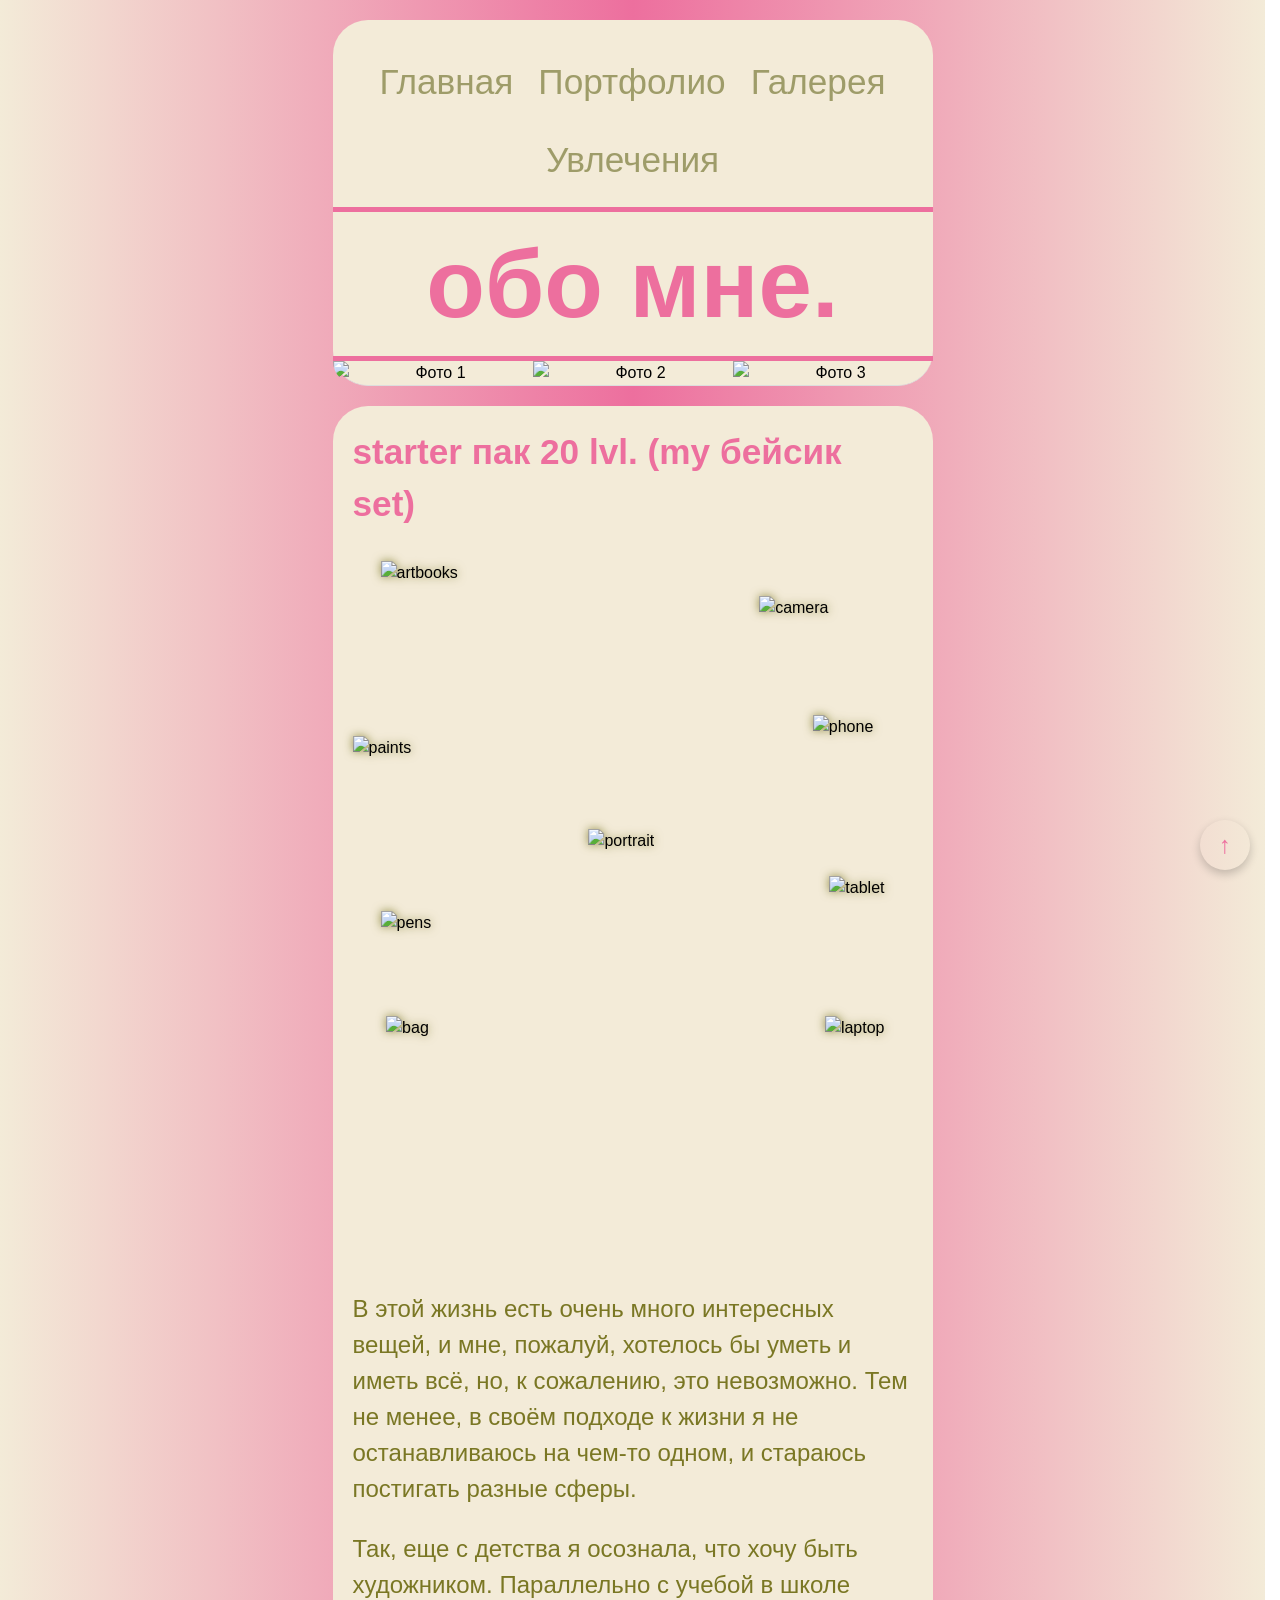
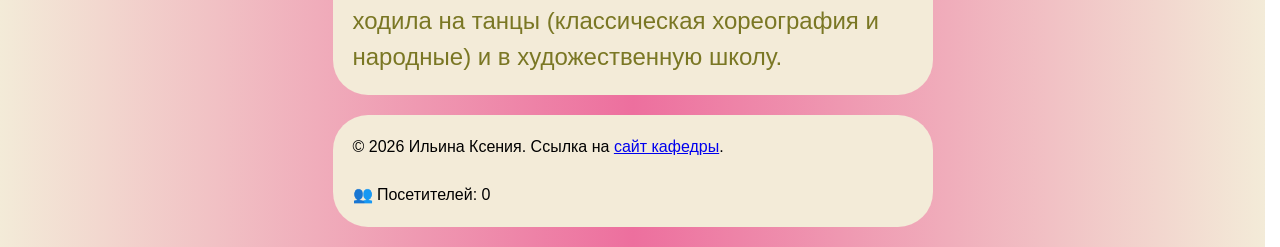
==== about.html @ 04f05344 "Add files via upload" ====
<!DOCTYPE html>
<html lang="ru">
<head>
   <meta charset="UTF-8">
   <meta name="viewport" content="width=device-width, initial-scale=1.0">
   <title>Обо мне</title>
   <link rel="stylesheet" href="style.css">
   <script src="js/general.js" defer></script>
</head>

<body>
    <div class="page-wrapper">
        <header class="card-block">
            <nav>
                <ul>
                    <li><a href="index.html">Главная</a></li>
                    <li><a href="portfolio.html">Портфолио</a></li>
                    <li><a href="gallery.html">Галерея</a></li>
                    <li><a href="hobbies.html">Увлечения</a></li>
                </ul>
            </nav>
            <h1 class="about-me">обо мне.</h1>
            <div class="about-photo">
                <img src="img/about/IMG_4163.JPG" alt="Фото 1">
                <img src="img/about/ттIMG_4241.JPG" alt="Фото 2">
                <img src="img/about/nIMG_4157.JPG" alt="Фото 3">
            </div>
        </header>
        
        <main class="card-block">
            <section>
                <h2 class="about-me-h2">starter пак 20 lvl. (my бейсик set)</h2>
                <div class="starter-collage-container">
                    <div class="starter-item portrait-item" id="portrait" onclick="toggleTooltip('portrait')">
                        <img src="img/about/meFull.png" alt="portrait">
                        
                        <div id="tooltip-portrait" class="tooltip-content tooltip-top">
                            <h4>Это я!</h4>
                            <p>Привет! Я студентка, обожаю программирование и искусство. Здесь — мои главные инструменты.</p>
                        </div>
                    </div>
                    <!-- <img src="img/about/meFull.png" class="portrait-item" alt="portrait"> -->
                    
                    <div class="starter-item item-books" id='artbooks' onclick="toggleTooltip('artbooks')">
                        <img src="img/about/скетчбуки.png" alt="artbooks">
                        <div id="tooltip-books" class="tooltip-content tooltip-left">
                            <h4>Скетчбуки и артбуки</h4>
                            <p>Огромное количество любимых блокнотиков, которые хранят мои рисунки и эскизы. Многие из них являются подарками близких людей или сделаны чьими-то руками.</p>
                        </div>
                    </div>
                    <!-- <img src="img/about/скетчбуки.png" class="starter-item item-books" alt="artbooks"> -->
                    <div class="starter-item item-paints" id='paints' onclick="toggleTooltip('paints')">
                        <img src="img/about/краски.png" alt="paints">
                        <div id="tooltip-paints" class="tooltip-content tooltip-left">
                            <h4>Краски</h4>
                            <p>Масло, акварель, акрил, гуашь, темпера...</p>
                        </div>
                    </div>
                    <!-- <img src="img/about/краски.png" class="starter-item item-paints" alt="paints"> -->
                    <div class="starter-item item-pens" id='pens' onclick="toggleTooltip('pens')">
                        <img src="img/about/pens.png" alt="pens">
                        <div id="tooltip-pens" class="tooltip-content tooltip-left">
                            <h4>Карандаши Koh-i-Noor</h4>
                            <p>База и истоки любого творца. С этого начинаются картины, эскизы, идеи, чертежи...</p>
                        </div>
                    </div>
                    <!-- <img src="img/about/pens.png" class="starter-item item-pens" alt="pens"> -->
                    <div class="starter-item item-bag" id='bag' onclick="toggleTooltip('bag')">
                        <img src="img/about/сумка.png" alt="bag">
                        <div id="tooltip-bag" class="tooltip-content tooltip-left">
                            <h4>Сумка angel kiss</h4>
                            <p>Большая и вместительная сумка в стиле y2k с большим количеством обвеса. В ней я и ношу всё, что здесь перечислено (или почти всё).</p>
                        </div>
                    </div>
                    <!-- <img src="img/about/сумка.png" class="starter-item item-bag" alt="bag"> -->
                    
                    <div class="starter-item item-camera" id='camera' onclick="toggleTooltip('camera')">
                        <img src="img/about/canon100d.png" alt="camera">
                        <div id="tooltip-camera" class="tooltip-content tooltip-right">
                            <h4>Canon 100D</h4>
                            <p>Моя первая зеркалка. Мой напарник на любом мероприятии и в любом путешествии.</p>
                        </div>
                    </div>
                    <!-- <img src="img/about/canon100d.png" class="starter-item item-camera" alt="camera"> -->
                    <div class="starter-item item-phone" id='phone' onclick="toggleTooltip('phone')">
                        <img src="img/about/s25u.png" alt="phone">
                        <div id="tooltip-phone" class="tooltip-content tooltip-right">
                            <h4>Samsung s25 ultra</h4>
                            <p>Телефон мечты, который может всё. От набросков и скетчей в любой момент до съёмки и монтажа видео.</p>
                        </div>
                    </div>
                    <!-- <img src="img/about/s25u.png" class="starter-item item-phone" alt="phone"> -->
                    <div class="starter-item item-tablet" id='tablet' onclick="toggleTooltip('tablet')">
                        <img src="img/about/ipad.png" alt="tablet">
                        <div id="tooltip-tablet" class="tooltip-content tooltip-right">
                            <h4>Ipad 12.9 pro</h4>
                            <p>Планшет, который активно используется как графический. На нем создаются практически все диджитал арты.</p>
                        </div>
                    </div>
                    <!-- <img src="img/about/ipad.png" class="starter-item item-tablet" alt="tablet"> -->
                    <div class="starter-item item-laptop" id='laptop' onclick="toggleTooltip('laptop')">
                        <img src="img/about/vivobook.png" alt="laptop">
                        <div id="tooltip-laptop" class="tooltip-content tooltip-right">
                            <h4>ASUS Vivobook</h4>
                            <p>Мой первый ноутбук, подаренный родителями на окончание школы. Здесь происходит практически вся рабочая и учебная деятельность.</p>
                        </div>
                    </div>
                    <!-- <img src="img/about/vivobook.png" class="starter-item item-laptop" alt="laptop"> -->
                </div>
            </section>
            <section>
                <p> В этой жизнь есть очень много интересных вещей, и мне, пожалуй, хотелось бы уметь и иметь всё, но, к сожалению, это невозможно. Тем не менее, в своём подходе к жизни я не останавливаюсь на чем-то одном, и стараюсь постигать разные сферы. 
                </p>
                <p> Так, еще с детства я осознала, что хочу быть художником. Параллельно с учебой в школе ходила на танцы (классическая хореография и народные) и в художественную школу.
                </p>
            </section>
        </main>
        
        <footer class="card-block">
            <p>© 2026 Ильина Ксения. Ссылка на <a href="http://uni-vologda.ac.ru" target="_blank">сайт кафедры</a>.</p>
            <div id="visitor-counter">👥 Посетителей: <span>0</span></div>
        </footer>
    </div>
  
  <!-- <a href="#" class="scroll-top">↑</a> -->
    <button id="scrollToTopBtn" class="back-to-top" aria-label="Вернуться наверх">
        ↑
    </button>
    <script src="js/counter.js" defer></script>
</body>

</html>
---- style.css ----
/**
  Нормализация блочной модели
 */
 *,
 ::before,
 ::after {
   box-sizing: border-box;
 }
 
 /**
   Убираем внутренние отступы слева тегам списков,
   у которых есть атрибут class
  */
 :where(ul, ol):where([class]) {
   padding-left: 0;
 }
 
 /**
   Убираем внешние отступы body и двум другим тегам,
   у которых есть атрибут class
  */
 body,
 :where(blockquote, figure, fieldset):where([class]) {
   margin: 0;
 }
 
 /**
   Убираем внешние отступы вертикали нужным тегам,
   у которых есть атрибут class
  */
 :where(
   h1,
   h2,
   h3,
   h4,
   h5,
   h6,
   p,
   ul,
   ol,
   dl
 ):where([class]) {
   margin-block: 0;
 }
 
 :where(dd[class]) {
   margin-left: 0;
 }
 
 :where(fieldset[class]) {
   padding: 0;
   border: none;
 }
 
 /**
   Убираем стандартный маркер маркированному списку,
   у которого есть атрибут class
  */
 :where(ul[class]) {
   list-style: none;
 }
 
 :where(address[class]) {
   font-style: normal;
 }
 
 /**
   Обнуляем вертикальные внешние отступы параграфа,
   объявляем локальную переменную для внешнего отступа вниз,
   чтобы избежать взаимодействие с более сложным селектором
  */
 p {
   --paragraphMarginBottom: 24px;
 
   margin-block: 0;
 }
 
 /**
   Внешний отступ вниз для параграфа без атрибута class,
   который расположен не последним среди своих соседних элементов
  */
 p:where(:not([class]):not(:last-child)) {
   margin-bottom: var(--paragraphMarginBottom);
 }
 
 
 /**
   Упрощаем работу с изображениями и видео
  */
 img,
 video {
   display: block;
   max-width: 100%;
   height: auto;
 }
 
 /**
   Наследуем свойства шрифт для полей ввода
  */
 input,
 textarea,
 select,
 button {
   font: inherit;
 }
 
 html {
   /**
     Пригодится в большинстве ситуаций
     (когда, например, нужно будет "прижать" футер к низу сайта)
    */
   height: 100%;
   /**
     Убираем скачок интерфейса по горизонтали
     при появлении / исчезновении скроллбара
    */
   scrollbar-gutter: stable;
   /**
     Плавный скролл
    */
   scroll-behavior: smooth;
 }
 
 body {
   /**
     Пригодится в большинстве ситуаций
     (когда, например, нужно будет "прижать" футер к низу сайта)
    */
   min-height: 100%;
   /**
     Унифицированный интерлиньяж
    */
   line-height: 1.5;
 }
 
 /**
   Нормализация высоты элемента ссылки при его инспектировании в DevTools
  */
 a:where([class]) {
   display: inline-flex;
 }
 
 /**
   Курсор-рука при наведении на элемент
  */
 button,
 label {
   cursor: pointer;
 }
 
 /**
   Убирает серую подсветку при тапе на мобильных устройствах (iOS/Android)
  */
 button {
   -webkit-tap-highlight-color: transparent;
 }
 
 /**
   Приводим к единому цвету svg-элементы
   (за исключением тех, у которых уже указан
   атрибут fill со значением 'none' или начинается с 'url')
  */
 :where([fill]:not(
   [fill="none"],
   [fill^="url"]
 )) {
   fill: currentColor;
 }
 
 /**
   Приводим к единому цвету svg-элементы
   (за исключением тех, у которых уже указан
   атрибут stroke со значением 'none')
  */
 :where([stroke]:not(
   [stroke="none"],
   [stroke^="url"]
 )) {
   stroke: currentColor;
 }
 
 /**
   Чиним баг задержки смены цвета при взаимодействии с svg-элементами
  */
 svg * {
   transition-property: fill, stroke;
 }
 
 /**
   Приведение рамок таблиц в классический 'collapse' вид
  */
 :where(table) {
   border-collapse: collapse;
   border-color: currentColor;
 }
 
 /**
   Удаляем все анимации и переходы для людей,
   которые предпочитают их не использовать
  */
 @media (prefers-reduced-motion: reduce) {
   *,
   ::before,
   ::after {
     animation-duration: 0.01ms !important;
     animation-iteration-count: 1 !important;
     transition-duration: 0.01ms !important;
     scroll-behavior: auto !important;
   }
 } 

 /* КОНЕЦ НОРМАЛИЗАЦИИ */

/* ПОДГРУЗКА ИСПОЛЬЗУЕМЫХ ШРИФТОВ */
@font-face {
   font-family: "m_Andes";
   src: url("./fonts/m_Andes-Normal-Regular.woff2") format("woff2");
   font-weight: 700;
   font-style: normal;
   font-display: swap;
}

@font-face {
   font-family: "Caveat";
   src: url("./fonts/Caveat.woff2") format("woff2");
   font-weight: 400;
   font-style: normal;
   font-display: swap;
}

@font-face {
   font-family: "alexandrazeferinotwo";
   src: url("./fonts/alexandrazeferinotwo.woff2") format("woff2");
   font-weight: 700;
   font-style: normal;
   font-display: swap;
}

h2 {
   color: #ED6F9E;
   /* font-size: 2.2rem; */
   /* text-align: center; */
}

img {
   display: block;
   max-width: 100%;
   height: auto;
}

/* 
============================================
   НАВИГАЦИЯ
============================================ 
*/

header nav ul li a {
   color: #9E9C69;
   text-decoration: none;
   transition: all 0.3s ease;
   font-size: 2.2rem;
}

header {
   border-bottom: 1px solid #ddd;
   text-align: center;
}

nav ul {
   flex-wrap: wrap;
   list-style: none;
   padding: 0;
   display: flex;
   justify-content: center; 
   gap: 25px; 
   align-self: flex-end;
}

nav a:hover { color: #7A7724; }

nav li:hover {
   background: rgba(237, 111, 158, 0.05); 
   transform: scale(1.02);
   border-radius: 15px;
}

/* НАСТРОЙКА СТИЛЕЙ СТРАНИЦЫ */
body {
   font-family: "Caveat", sans-serif;
   padding: 20px;
   display: flex;
   flex-direction: column;
   align-items: center;
   background-image: linear-gradient(0.25turn, #F3EBD8, #ED6F9E, #F3EBD8);
   min-height: 100vh;
}

.page-wrapper {
   margin: 0 auto;
   display: flex;
   flex-direction: column;
   width: 100%;
   max-width: 600px;
   gap: 20px;
}

.card-block {
   background-color: #F3EBD8; 
   border-radius: 35px;
   padding: 20px;
   width: 100%;
}

/* ЛИЛИИ, header */
.base-gradient-layer,
.mix-blend-lilies,
.foreground-content {
   grid-area: 1 / 1;
   width: 100%;
   border-radius: 35px;
}

.header-overlay-stage {
   display: grid;
   position: relative;
   overflow: hidden;
   aspect-ratio: 5 / 4; 
}

.base-gradient-layer {
   height: 85%;
   background: linear-gradient(to bottom, #9E9C69, #F3EBD8); 
   align-self: flex-end;
   z-index: 1;
}

.mix-blend-lilies {
   height: 85%;
   object-fit: cover;
   z-index: 2; 
   mix-blend-mode: overlay;
   opacity: 0.85;
}

.foreground-content {
   height: 100%;
   display: flex;
   flex-direction: column;
   z-index: 3;
   position: relative;
}

.nickname-kaslanaki {
   position: absolute;
   top: 6%;
   left: 25px;
   font-family: "alexandrazeferinotwo", serif;
   color: #ED6F9E;
   font-size: 4rem;
   z-index: 5;
   line-height: 1;
}

.portrait-container {
   width: 45%;
   margin-top: auto;
   margin-bottom: 67px;
   margin-left: 50px;
}

.portrait-main {
   width: 100%;
   display: block;
}

.aka-tag {
   position: absolute;
   left: 70%;
   bottom: 40%;
   color: #ED6F9E;
   font-size: 4rem;
   -webkit-text-stroke: 0.5px #000;
}

.fullname-hero {
   grid-area: 1 / 1;
   font-family: "m_Andes", sans-serif;
   color: #ED6F9E;
   font-size: 3.5rem;
   text-align: center;
   line-height: 1;
   align-self: flex-end;
   z-index: 4;
}

 /* ====================================*/

.scroll-top {
   position: fixed;
   bottom: 20px;
   right: 20px;
   text-decoration: none;
   background: #eee;
   padding: 10px 15px;
   border-radius: 50%;
   color: #000;
   border: 1px solid #ccc;
}

.card-block h2 {
   font-size: 2.2rem;
   margin-bottom: 15px;
}

.card-block section p {
   font-size: 1.5rem;
   color: #7A7724;
}

.lilies-main {
   display: block;
   margin: auto;
   width: 65%;
}

.contacts-grid {
   display: grid;
   grid-template-columns: 1fr 1fr;
   gap: 20px;
   margin-top: 20px;
}

.contact-item {
   text-decoration: none;
   display: flex;
   align-items: center;
   gap: 12px;
   padding: 10px;
   border-radius: 15px;
   transition: background 0.3s ease, transform 0.2s ease; 
}

.contact-item:hover {
   background: rgba(237, 111, 158, 0.05); 
    transform: scale(1.02);
}

.contact-icon {
   width: 35px; 
   height: 35px;
   transition: all 0.3s ease; 
   filter: drop-shadow(0 2px 4px rgba(0,0,0,0.1));
   flex-shrink: 0;
}

.contact-text {
   display: flex;
   flex-direction: column; 
}

.contact-label {
   font-size: 1.2rem;
   color: #9E9C69; 
   font-weight: bold;
}

.contact-value {
   font-size: 1.2rem;
   color: #ED6F9E; 
   word-break: break-all; 
}

.icon-bg {
   fill: #ED6F9E;
   transition: fill 0.3s ease;
}

.icon-symbol {
   fill: #F3EBD8; 
   stroke: none;
}

.contact-item:hover .contact-icon {
   transform: none; 
}

.contact-item:hover .icon-bg {
   fill: #d65a88; 
}

/* 
============================================
   СТРЕЛКА
============================================ 
*/

.back-to-top {
   position: fixed;
   bottom: 30px;
   right: 30px;
   width: 50px;
   height: 50px;
   background-color: var(--color-accent); /* Используй свой акцентный цвет */
   color: #ED6F9E;
   border: none;
   border-radius: 50%;
   cursor: pointer;
   font-size: 24px;
   display: flex;
   align-items: center;
   justify-content: center;
   box-shadow: 0 4px 10px rgba(0,0,0,0.2);
   z-index: 1000; /* Чтобы она была выше всех слоев */
   transition: opacity 0.3s, transform 0.3s;
}

.back-to-top:hover {
   transform: scale(1.1);
}

@media (max-width: 600px) {
   body {
      background-color: #ED6F9E;
      background-image: none;
   }

   header {
      padding: 10px 15px; 
   }

  nav ul {
      margin-bottom: 5px; 
      gap: 5px 15px;
   }

  header nav ul li a {
      line-height: 1.2;
      font-size: 1.3rem; 
   }

   .header-overlay-stage {
       aspect-ratio: 1 / 1.1;
   }

   .nickname-kaslanaki {
       top: 4%;
       left: 15px;
   }

   .fullname-hero {
       font-size: 3rem;
   }

   .portrait-container {
       width: 60%;
       margin-left: 10px; 
       margin-bottom: 55px;
   }

   .aka-tag {
       font-size: 3rem;
       bottom: 150px;
   }

}

/* ============================================
   СТИЛИ ДЛЯ СТРАНИЦЫ "УВЛЕЧЕНИЯ" (hobbies.html)
   ============================================ */

/* Заголовок страницы Увлечения */
.about-me-header2 {
   color: #ED6F9E;
   font-family: "m_Andes", sans-serif;
   font-size: 2.5rem;
   text-align: center;
   margin: 20px 0;
}

/* Контейнер для капчи */
#recaptcha-rc {
   margin: 30px auto;
   max-width: 850px;
   width: 100%;
}


/* Сетка с картинками */
#images-rc {
   display: grid;
   grid-template-columns: repeat(3, 1fr);
   gap: 25px;
   background: #F3EBD8;
   border-radius: 35px;
   padding: 20px;
}

/* Каждая карточка с картинкой */
.image-rc {
   text-align: center;
   transition: all 0.3s ease;
}

/* Стили для картинок */
.image-rc img {
   width: 100%;
   aspect-ratio: 1 / 1;
   object-fit: cover;
   border-radius: 20px;
   cursor: pointer;
   transition: all 0.3s ease;
   box-shadow: 0 2px 8px rgba(0, 0, 0, 0.1);
}

.image-rc img:hover {
   transform: scale(1.05);
   box-shadow: 0 8px 20px rgba(237, 111, 158, 0.3);
}

.image-rc select:hover {
   background: #FFF5F8;
   border-color: #d45a8a;
}

.image-rc select:focus {
   outline: none;
   box-shadow: 0 0 0 3px rgba(237, 111, 158, 0.2);
}

#recaptcha-check-rc {
   margin-bottom: 15px;
}

.recaptcha-judg-rc {
   border-radius: 35px !important;
   overflow: hidden;
}

#title-rc {
   font-family: 'Caveat', sans-serif;
   font-size: 1.2rem;
   color: #7A7724;
   padding: 15px;
   background: #F3EBD8;
}

/* ============================================
  РЕЗУЛЬТАТ ТЕСТА НА СОВМЕСТИМОСТЬ
  ============================================ */

.compatibility-result {
   background: linear-gradient(135deg, #F3EBD8, #fff);
   border-radius: 35px;
   padding: 25px;
   margin-top: 30px;
   margin-bottom: 30px;
   animation: slideUp 0.5s ease;
   box-shadow: 0 4px 20px rgba(0, 0, 0, 0.08);
}

@keyframes slideUp {
   from {
       opacity: 0;
       transform: translateY(30px);
   }
   to {
       opacity: 1;
       transform: translateY(0);
   }
}

/* Шапка результата */
.result-header {
   display: flex;
   align-items: center;
   gap: 15px;
   margin-bottom: 20px;
}

.result-emoji {
   font-size: 2.8rem;
}

.result-header h3 {
   color: #ED6F9E;
   margin: 0;
   font-size: 1.6rem;
   font-family: "m_Andes", sans-serif;
}

/* Текст результата */
.result-message {
   font-size: 1.3rem;
   color: #4a4a4a;
   margin-bottom: 12px;
}

.result-details {
   color: #9E9C69;
   font-style: italic;
   margin-bottom: 20px;
   font-size: 1.1rem;
}

/* Прогресс-бар */
.progress-bar {
   background: #e8d9c5;
   border-radius: 30px;
   height: 14px;
   overflow: hidden;
   margin: 20px 0;
}

.progress-fill {
   background: linear-gradient(90deg, #ED6F9E, #f5a3c2);
   height: 100%;
   width: 0%;
   border-radius: 30px;
   transition: width 1s ease-out;
}

/* Теги интересов */
.user-choices-summary h4 {
   color: #7A7724;
   margin: 15px 0 10px 0;
   font-size: 1.1rem;
}

.hobby-tags {
   display: flex;
   flex-wrap: wrap;
   gap: 10px;
   margin-top: 5px;
}

.hobby-tag {
   background: #ED6F9E;
   color: white;
   padding: 6px 18px;
   border-radius: 30px;
   font-size: 1rem;
   transition: all 0.2s ease;
}

.hobby-tag:hover {
   transform: scale(1.05);
   background: #d45a8a;
}

.hobby-tag-empty {
   color: #9E9C69;
   font-style: italic;
   padding: 6px 0;
}

/* Кнопка сброса */
.reset-test-btn {
   background: transparent;
   border: 2px solid #ED6F9E;
   color: #ED6F9E;
   padding: 10px 28px;
   border-radius: 40px;
   cursor: pointer;
   font-family: 'Caveat', sans-serif;
   font-size: 1.2rem;
   margin-top: 20px;
   transition: all 0.3s ease;
   width: 100%;
   max-width: 250px;
   display: block;
   margin-left: auto;
   margin-right: auto;
}

.reset-test-btn:hover {
   background: #ED6F9E;
   color: white;
   transform: scale(1.02);
}

.image-wrapper {
   position: relative;
   cursor: pointer;
}

/* Скрытая по умолчанию галочка */
.check-badge {
   position: absolute;
   top: 10px;
   right: 10px;
   background: white;
   border-radius: 50%;
   width: 15px;
   height: 15px;
   display: flex;
   align-items: center;
   justify-content: center;
   color: #4CAF50; /* Зеленый цвет галочки */
   font-size: 20px;
   opacity: 0;
   transform: scale(0);
   transition: all 0.2s cubic-bezier(0.175, 0.885, 0.32, 1.275);
   box-shadow: 0 2px 5px rgba(0,0,0,0.2);
}

/* Состояние, когда картинка выбрана */
.image-rc.selected .check-badge {
   opacity: 1;
   transform: scale(1);
}

.image-rc.selected .hobby-img {
   filter: brightness(0.8);
   outline: 3px solid #ED6F9E;
}

/* ============================================
  АДАПТИВ ДЛЯ СТРАНИЦЫ УВЛЕЧЕНИЙ
  ============================================ */

@media (max-width: 600px) {
   /* Адаптив для капчи */
   #images-rc {
       gap: 10px;
       padding: 15px;
   }
   
   .image-rc select {
       font-size: 0.8rem;
       padding: 5px 8px;
       width: 90%;
   }
   
   /* Адаптив для результата */
   .compatibility-result {
       padding: 18px;
   }
   
   .result-header h3 {
       font-size: 1.3rem;
   }
   
   .result-message {
       font-size: 1.1rem;
   }
   
   .result-details {
       font-size: 0.95rem;
   }
   
   .hobby-tag {
       font-size: 0.85rem;
       padding: 4px 12px;
   }
   
   .reset-test-btn {
       font-size: 1rem;
       padding: 8px 20px;
       max-width: 200px;
   }
   
   .about-me-header2 {
       font-size: 2rem;
   }
}

/* Для очень маленьких экранов (320px) */
@media (max-width: 480px) {
   #images-rc {
       gap: 8px;
       padding: 10px;
   }
   
   .image-rc select {
       font-size: 0.7rem;
       padding: 3px 5px;
       margin-top: 8px;
   }
   
   .hobby-tags {
       gap: 6px;
   }
   
   .hobby-tag {
       font-size: 0.75rem;
       padding: 3px 10px;
   }
}

/* 
============================================
  ABOUT ME
============================================ 
  */

.about-me {
   font-size: 6rem;
   font-family: "m_Andes", sans-serif;
   color: #ED6F9E;
   text-align: center;

   border-top: 5px solid #ED6F9E;
   border-bottom: 5px solid #ED6F9E;
   /* padding: 0; */
   margin: 20px -20px 0 -20px;
}

.about-photo {
   display: grid;
   grid-template-columns: repeat(3, 1fr);
   margin: 0 -20px -20px -20px;
}

.about-photo img {
   width: 100%;
   height: auto;
   object-fit: cover;
}

.about-photo img:first-child {
   border-radius: 0 0 0 35px;
}

.about-photo img:last-child {
   border-radius: 0 0 35px 0; 
}

.starter-collage-container {
   position: relative; 
   width: 100%;
   min-height: 700px; 
   margin: 30px 0;
}

.portrait-item {
   position: absolute;
   left: 48%; 
   top: 40%;
   transform: translate(-50%, -50%); 
   max-width: 250px !important;
}

.starter-item {
   position: absolute;
   max-width: 200px;
   transition: all 0.3s ease;
   display: inline-block;
   filter: drop-shadow(0 0 5px rgba(122, 119, 36, 0.8));
}

/* ЛЕВАЯ СТОРОНА */

/* Скетчбуки */
.item-books { 
   left: 5%; 
   max-width: 160px;
}

/* Краски */
.item-paints { 
   top: 25%; 
   max-width: 160px;
}

/* Карандаши */
.item-pens { 
   left: 5%; 
   top: 50%; 
   max-width: 120px;
}

/* СУМКА (Добавленный класс и код) */
.item-bag { 
   left: 6%; 
   top: 65%; 
   max-width: 200px;
}


/* ПРАВАЯ СТОРОНА */

/* Фотоаппарат */
.item-camera { 
   right: 15%; 
   top: 5%; 
   max-width: 80px; 
}

/* Телефон */
.item-phone { 
   right: 7%; 
   top: 22%; 
   max-width: 120px; 
}

/* Планшет */
.item-tablet { 
   right: 5%; 
   top: 45%; 
   max-width: 150px; 
}

/* Ноутбук */
.item-laptop { 
   right: 5%; 
   top: 65%; 
   max-width: 200px; 
}

@keyframes sway {
   0%, 100% { transform: rotate(-5deg); }
   50% { transform: rotate(5deg); }
}

.starter-item:hover {
   filter:  drop-shadow(0 10px 15px rgba(0, 0, 0, 0.2)) 
            drop-shadow(0 0 2px #ED6F9E);

   animation: sway 2s ease-in-out infinite;
   transform: scale(1.1) rotate(0deg); 
   transform-origin: center center; 
}

.portrait-item:hover {
   animation: none;
   transform: translate(-50%, -50%) scale(1.05);
}

.tooltip-content {
   display: none; 
   position: absolute;
   top: 0;
   background: #F3EBD8;
   border: 2px solid #ED6F9E;
   padding: 15px;
   border-radius: 15px;
   width: 250px;
   z-index: 100;
   box-shadow: 0 5px 15px rgba(0,0,0,0.1);
}

.tooltip-right {
   left: 130%;
}

.tooltip-left {
   right: 130%;
   left: auto;
}

.tooltip-top {
   bottom: 120%; 
   left: 50%;
   transform: translateX(-50%); 
   width: max-content; /* Ширина по контенту, чтобы не сжимался текст */
    
    /* Чтобы текст не был слишком узким или широким */
   max-width: 300px; 
   white-space: normal; /* Разрешаем перенос текста, если нужно */
   /* white-space: nowrap;  */
}

.portrait-item .tooltip-top {
   top: auto !important;
   transform: translateX(-50%) translateY(0) !important;
   bottom: 100%; 
   left: 50%;
}

.starter-item.active .tooltip-content {
   display: block;
   animation: fadeIn 0.3s ease;
   z-index: 1000;
}

@keyframes fadeIn {
   from { opacity: 0; }
   to { opacity: 1; }
}

@media (max-width: 600px) {
   .starter-collage-container {
       height: auto; 
       display: flex;
       flex-direction: column;
       align-items: center;
       gap: 20px; 
   }

   .portrait-item {
       position: static; 
       transform: none;
       margin: 20px 0;
   }

   .starter-item {
       position: static;
       max-width: 100px;
       margin: 0;
   }
}


/* ============================================
   СТИЛИ ДЛЯ ГАЛЕРЕИ (Pinterest-стиль)
   ============================================ */

/* Контейнер сетки */
.gallery-grid {
   position: relative;
    width: 100% !important;
    margin: 0;
    padding: 0;
}
/* Одна карточка */
.gallery-item {
   margin-bottom: 20px;
   margin-bottom: 0 !important;
   border-radius: 0px;
   overflow: hidden;
   background: #fff;
}

/* Картинка внутри карточки */
.gallery-item img {
   display: block;
   width: 100%;
   height: auto;
   transition: transform 0.4s ease;
}

/* Подпись под картинкой */
.gallery-caption {
   display: none;
   padding: 12px 16px;
   background: #F3EBD8;
   font-family: 'Caveat', sans-serif;
}

.gallery-caption h3 {
   margin: 0 0 4px;
   font-size: 1.5rem;
   color: #ED6F9E;
}

.gallery-caption p {
   margin: 0;
   font-size: 1.2rem;
   color: #9E9C69;
}

/* Hover-эффект – твоя "фишка" по ТЗ */
.gallery-item:hover {
   transform: translateY(-6px);
   box-shadow: 0 12px 25px rgba(237, 111, 158, 0.2);
}

.gallery-item:hover img {
   transform: scale(1.02);
}

/* Лёгкая анимация появления карточек */
.gallery-item {
   opacity: 0;
   transform: translateY(20px);
   animation: galleryFadeIn 0.5s forwards;
}

@keyframes galleryFadeIn {
   to {
       opacity: 1;
       transform: translateY(0);
   }
}

/* Задержка для каждой карточки (необязательно) */
.gallery-item:nth-child(1) { animation-delay: 0.05s; }
.gallery-item:nth-child(2) { animation-delay: 0.10s; }
.gallery-item:nth-child(3) { animation-delay: 0.15s; }
.gallery-item:nth-child(4) { animation-delay: 0.20s; }
.gallery-item:nth-child(5) { animation-delay: 0.25s; }
.gallery-item:nth-child(6) { animation-delay: 0.30s; }

/* Адаптив */
@media (max-width: 600px) {
   .gallery-caption h3 {
       font-size: 1.2rem;
   }
   .gallery-caption p {
       font-size: 1rem;
   }
}

/* Настройки количества колонок */
/* Для больших экранов (3 колонки) */
@media (min-width: 900px) {
   .gallery-item { width: calc(33.333% - 14px ); }
}

/* Для планшетов (2 колонки) */
@media (min-width: 600px) and (max-width: 899px) {
   .gallery-item { width: calc(50%-10px); }
}

/* Для телефонов (1 колонка) */
@media (max-width: 599px) {
   .gallery-item { width: 100%; }
}

/* ============================================
   LIGHTBOX ДЛЯ ГАЛЕРЕИ
   ============================================ */
   .gallery-modal {
      display: none;
      position: fixed;
      top: 0;
      left: 0;
      width: 100%;
      height: 100%;
      background: rgba(0, 0, 0, 0.85);
      z-index: 2000;
      display: flex;
      justify-content: center;
      align-items: center;
      cursor: pointer;
  }
  .modal-content {
   position: relative;
   width: auto;
   min-width: 300px;
   max-width: 90vw; 
    max-height: 90vh;
   background: #F3EBD8;
   border-radius: 35px;
   padding: 30px;
   text-align: center;
   cursor: default;
   
   /* Выравниваем элементы внутри модального окна */
   display: flex;
   flex-direction: column;
   align-items: center;
   justify-content: flex-start;
   overflow-y: auto;
}
  
  .modal-content img {
      max-width: 95%;
      max-height: 70vh;
      border-radius: 20px;
      object-fit: contain;
  }
  
  .modal-close {
      position: absolute;
      top: 15px;
      right: 25px;
      font-size: 2.5rem;
      font-weight: bold;
      color: #ED6F9E;
      cursor: pointer;
      transition: 0.2s;
  }
  
  .modal-close:hover {
      color: #7A7724;
      transform: scale(1.1);
  }
  
  .modal-caption {
      margin-top: 15px;
      font-family: 'Caveat', sans-serif;
  }
  
  .modal-caption h3 {
      color: #ED6F9E;
      margin: 0;
      font-size: 3rem !important;;
  }
  
  .modal-caption p {
      color: #9E9C69;
      margin: 5px 0 0;
      font-size: 2.5rem !important;;
  }

  /* Делаем результат видимым */
.rc-card-footer {
   display: flex !important; /* Показываем нижнюю панель */
   justify-content: center;
   padding: 15px;
   background: #f9f9f9;
   border-top: 1px solid #ddd;
   min-height: 50px;
}

/* Стили для текста результата (если он появляется там) */
.rc-result-message {
   display: block !important;
   color: #333 !important;
   font-weight: bold;
   font-size: 16px;
   z-index: 100;
}

/* Фикс для того, чтобы капча не обрезала результат */
#recaptcha-card {
   height: auto !important; /* Позволяем блоку растягиваться под результат */
   overflow: visible !important;
}

/* ============================================
   ТЕСТ СОВМЕСТИМОСТИ (УВЛЕЧЕНИЯ)
   ============================================ */

   .compatibility-test {
      background: #F3EBD8;
      border-radius: 35px;
      padding: 25px;
  }
  
  .test-header {
      display: flex;
      align-items: center;
      gap: 15px;
      margin-bottom: 20px;
      border-bottom: 2px solid #ED6F9E;
      padding-bottom: 15px;
  }
  
  .test-logo img {
      display: block;
  }
  
  .test-title {
      font-family: "m_Andes", sans-serif;
      font-size: 1.8rem;
      color: #ED6F9E;
      letter-spacing: 1px;
  }
  
  .test-subtitle {
      text-align: center;
      font-size: 1.4rem;
      color: #7A7724;
      margin-bottom: 25px;
      font-family: 'Caveat', cursive;
  }
  
  .images-grid {
      display: grid;
      grid-template-columns: repeat(3, 1fr);
      gap: 25px;
      margin-bottom: 30px;
  }
  
  .image-rc {
      text-align: center;
      cursor: pointer;
      transition: all 0.3s ease;
  }
  
  .image-wrapper {
      position: relative;
      border-radius: 20px;
      overflow: hidden;
      box-shadow: 0 4px 12px rgba(0,0,0,0.1);
      transition: transform 0.3s ease;
  }
  
  .image-wrapper img {
      width: 100%;
      aspect-ratio: 1 / 1;
      object-fit: cover;
      display: block;
      transition: filter 0.3s;
  }
  
  .check-badge {
      position: absolute;
      top: 12px;
      right: 12px;
      background: white;
      border-radius: 50%;
      width: 28px;
      height: 28px;
      display: flex;
      align-items: center;
      justify-content: center;
      color: #4CAF50;
      font-size: 24px;
      opacity: 0;
      transform: scale(0);
      transition: all 0.2s cubic-bezier(0.175, 0.885, 0.32, 1.275);
      box-shadow: 0 2px 8px rgba(0,0,0,0.2);
  }
  
  .image-rc.selected .check-badge {
      opacity: 1;
      transform: scale(1);
  }
  
  .image-rc.selected .image-wrapper img {
      filter: brightness(0.85);
      outline: 3px solid #ED6F9E;
      outline-offset: -3px;
  }
  
  .hobby-label {
      display: block;
      margin-top: 10px;
      font-family: 'Caveat', sans-serif;
      font-size: 1.2rem;
      color: #9E9C69;
      font-weight: 500;
      transition: color 0.2s;
  }
  
  .image-rc.selected .hobby-label {
      color: #ED6F9E;
      font-weight: bold;
  }
  
  .image-wrapper:hover {
      transform: scale(1.02);
  }
  
  .verify-btn {
      background: #ED6F9E;
      color: white;
      border: none;
      border-radius: 50px;
      padding: 14px 24px;
      font-size: 1.4rem;
      font-family: 'Caveat', sans-serif;
      cursor: pointer;
      width: 100%;
      transition: all 0.3s ease;
      font-weight: bold;
      letter-spacing: 1px;
      box-shadow: 0 4px 10px rgba(0,0,0,0.1);
  }
  
  .verify-btn:hover {
      background: #d45a8a;
      transform: translateY(-2px);
      box-shadow: 0 8px 20px rgba(237,111,158,0.3);
  }
  
  @media (max-width: 700px) {
      .images-grid {
          gap: 15px;
      }
      .hobby-label {
          font-size: 1rem;
      }
      .test-title {
          font-size: 1.4rem;
      }
  }
  
  @media (max-width: 500px) {
      .images-grid {
          grid-template-columns: repeat(2, 1fr);
      }
  }

  #compatibility-result .result-card {
   background: linear-gradient(135deg, #F3EBD8, #fff);
   border-radius: 35px;
   padding: 25px;
   margin-top: 20px;
   text-align: center;
   box-shadow: 0 4px 20px rgba(0,0,0,0.08);
}
#compatibility-result h3 {
   color: #ED6F9E;
   font-family: "m_Andes", sans-serif;
   font-size: 2rem;
   margin: 0 0 15px;
}
#compatibility-result p {
   color: #7A7724;
   font-size: 1.3rem;
   margin-bottom: 15px;
}
.user-selected {
   color: #9E9C69;
   font-size: 1.1rem;
   margin: 15px 0;
   font-style: italic;
}
#compatibility-result button {
   background: transparent;
   border: 2px solid #ED6F9E;
   color: #ED6F9E;
   padding: 8px 24px;
   border-radius: 40px;
   cursor: pointer;
   font-family: 'Caveat', sans-serif;
   font-size: 1.2rem;
   transition: all 0.2s;
}
#compatibility-result button:hover {
   background: #ED6F9E;
   color: white;
}

/* ============================================
   ПОРТФОЛИО
   ============================================ */

   .portfolio-section {
      margin-bottom: 20px;
  }
  .portfolio-section h2 {
      color: #ED6F9E;
      font-family: "m_Andes", sans-serif;
      font-size: 1.8rem;
      margin-bottom: 12px;
      border-left: 5px solid #ED6F9E;
      padding-left: 15px;
  }
  .portfolio-list {
      list-style: disc;
      padding-left: 20px;
      color: #7A7724;
      font-size: 1.1rem;
  }
  .portfolio-list li {
      margin-bottom: 8px;
  }
  .achievement-badge {
      display: inline-block;
      background: #ED6F9E;
      color: white;
      padding: 6px 18px;
      border-radius: 40px;
      font-family: "m_Andes", sans-serif;
      font-size: 1.2rem;
      margin-top: 15px;
  }
  .skills-grid {
      display: grid;
      grid-template-columns: repeat(auto-fit, minmax(180px, 1fr));
      gap: 20px;
  }
  .skill-cat h3 {
      color: #ED6F9E;
      font-size: 1.3rem;
      margin-bottom: 6px;
  }
  .skill-cat p {
      color: #7A7724;
      font-size: 1rem;
  }
  .project-item {
      background: rgba(237,111,158,0.05);
      border-radius: 25px;
      padding: 15px;
      margin-bottom: 15px;
  }
  .project-item h3 {
      color: #7A7724;
      font-size: 1.3rem;
      margin-bottom: 8px;
  }
  .project-item p {
      color: #9E9C69;
      font-size: 1rem;
  }
  .review {
      background: white;
      padding: 15px;
      border-radius: 25px;
      font-style: italic;
      color: #4a4a4a;
      box-shadow: 0 2px 10px rgba(0,0,0,0.05);
  }
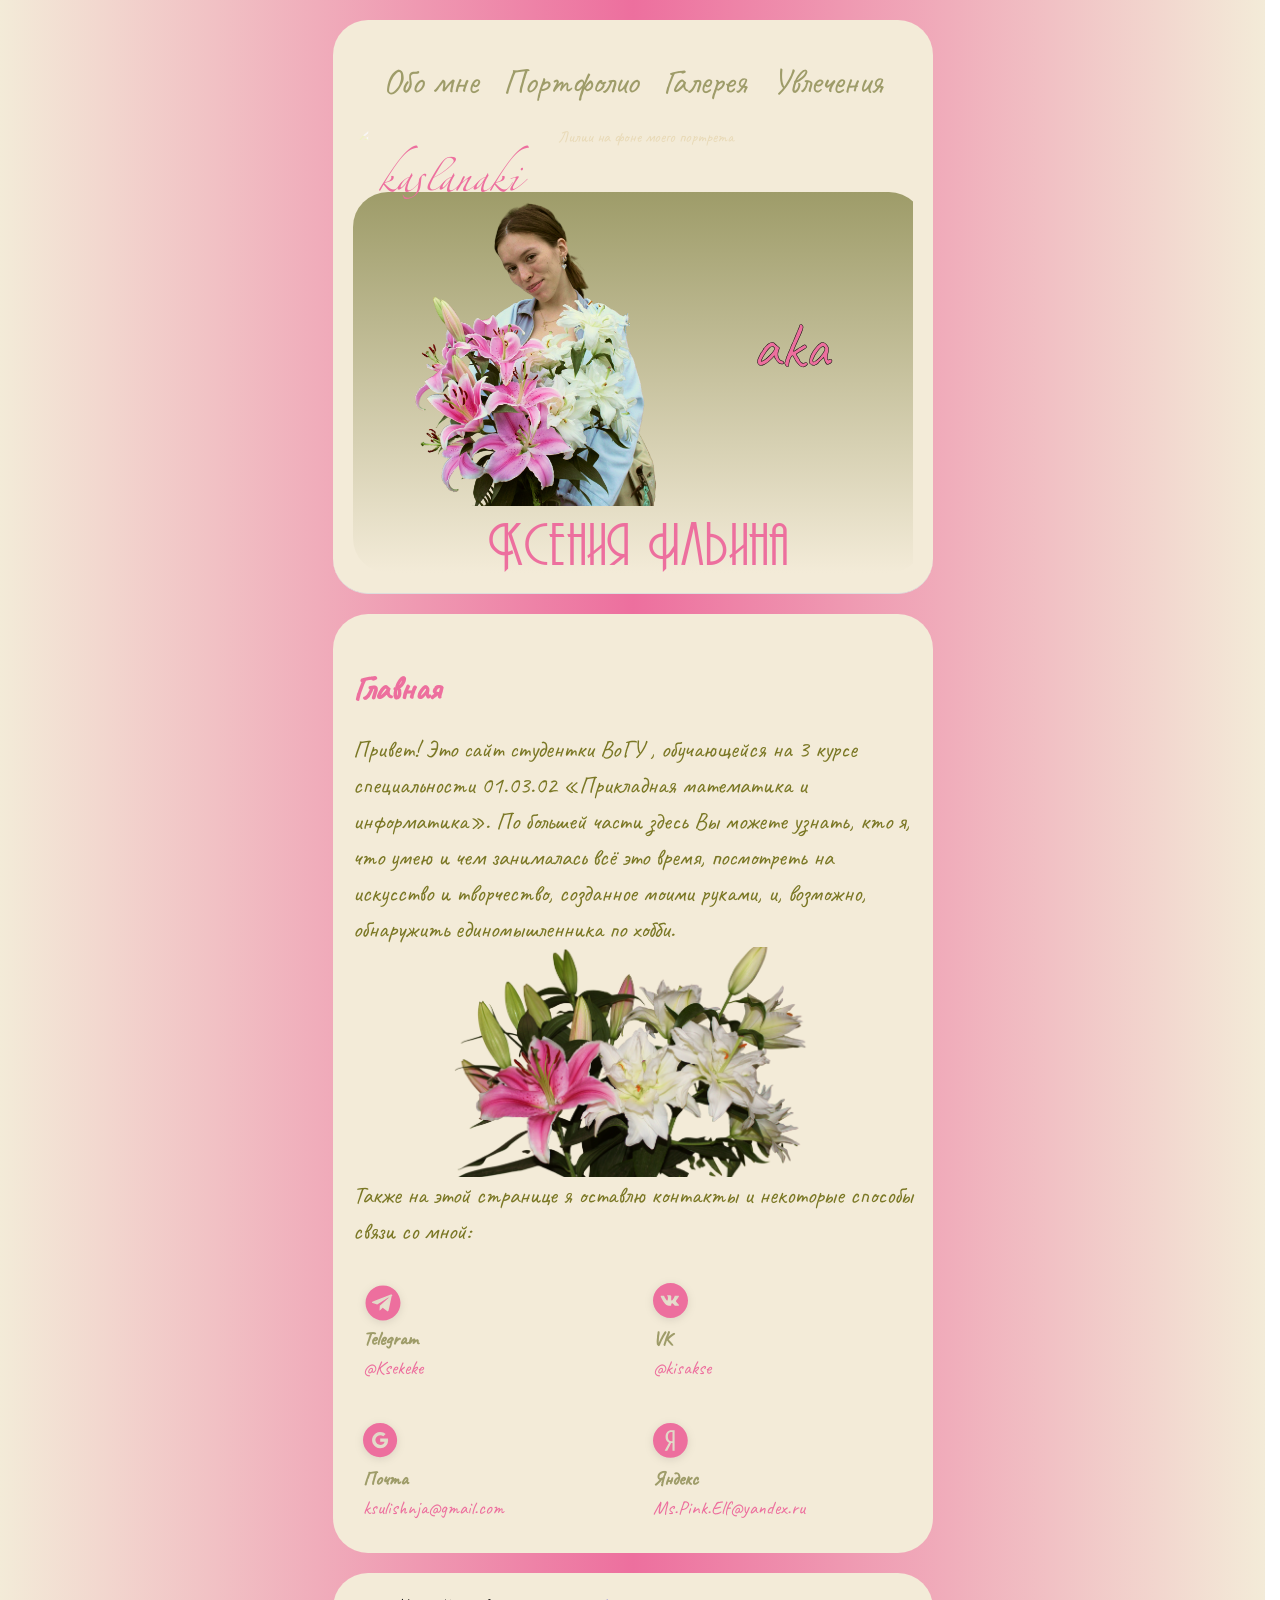
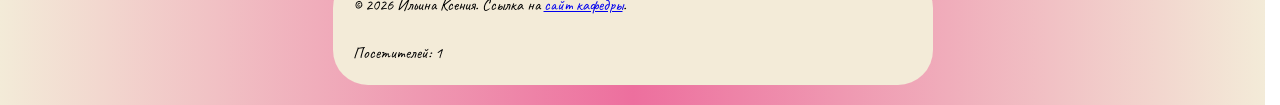
==== commit edb85924: "Update about.html" ====
--- a/about.html
+++ b/about.html
@@ -3,7 +3,7 @@
 <head>
    <meta charset="UTF-8">
    <meta name="viewport" content="width=device-width, initial-scale=1.0">
-   <title>Обо мне</title>
+   <title>Главная</title>
    <link rel="stylesheet" href="style.css">
    <script src="js/general.js" defer></script>
 </head>
@@ -11,122 +11,116 @@
 <body>
     <div class="page-wrapper">
         <header class="card-block">
+
             <nav>
                 <ul>
-                    <li><a href="index.html">Главная</a></li>
+                    <li><a href="about.html">Обо мне</a></li>
                     <li><a href="portfolio.html">Портфолио</a></li>
                     <li><a href="gallery.html">Галерея</a></li>
                     <li><a href="hobbies.html">Увлечения</a></li>
                 </ul>
             </nav>
-            <h1 class="about-me">обо мне.</h1>
-            <div class="about-photo">
-                <img src="img/about/IMG_4163.JPG" alt="Фото 1">
-                <img src="img/about/ттIMG_4241.JPG" alt="Фото 2">
-                <img src="img/about/nIMG_4157.JPG" alt="Фото 3">
+
+            <div class="header-overlay-stage">
+
+                <div class="base-gradient-layer"></div>
+
+                <img src="img/index/lilies_background.JPG" alt="Лилии на фоне моего портрета" width="5184px" height="3456px" class="mix-blend-lilies">
+
+                <div class="foreground-content">
+
+                    <span class="nickname-kaslanaki" title="Мой творческий псевдоним, но об этом чуть позже..">kaslanaki</span>
+
+                    <div class="portrait-container">
+
+                        <img src="img/index/me.png" alt="Ксения Ильина, мое фото" width="965px" height="1189px" class="portrait-main">
+
+                    </div>
+
+                    <span class="aka-tag">aka</span>
+
+                </div>
+
+                <h1 class="fullname-hero">Ксения Ильина</h1>
+
             </div>
+
         </header>
-        
+    
         <main class="card-block">
+            <h2>Главная</h2>
             <section>
-                <h2 class="about-me-h2">starter пак 20 lvl. (my бейсик set)</h2>
-                <div class="starter-collage-container">
-                    <div class="starter-item portrait-item" id="portrait" onclick="toggleTooltip('portrait')">
-                        <img src="img/about/meFull.png" alt="portrait">
-                        
-                        <div id="tooltip-portrait" class="tooltip-content tooltip-top">
-                            <h4>Это я!</h4>
-                            <p>Привет! Я студентка, обожаю программирование и искусство. Здесь — мои главные инструменты.</p>
+                <p> Привет! Это сайт студентки ВоГУ , обучающейся на 3 курсе специальности 01.03.02 «Прикладная математика и информатика».
+                По большей части здесь Вы можете узнать, кто я, что умею и чем занималась всё это время, посмотреть на искусство и творчество, созданное моими руками, и, возможно, обнаружить единомышленника по хобби.
+                </p>
+            </section>
+            <img src="img/index/lilies.png" alt="Розовые и белые лилии" width="1498px" height="949px" class="lilies-main">
+            <section>
+                <p>Также на этой странице я оставлю контакты и некоторые способы связи со мной:</p>
+                <div class="contacts-grid">
+                    <a href="https://t.me/Ksekeke" class="contact-item" target="_blank">
+                        <div class="contact-content">
+                            <!-- <img src="img/index/telegram.svg" alt="Telegram" class="contact-icon"> -->
+                            <svg class="contact-icon" viewBox="0 0 28 28" xmlns="http://www.w3.org/2000/svg" style="overflow: visible;">
+                                <path class="icon-bg" fill-rule="evenodd" d="M16 2C8.268 2 2 8.268 2 16s6.268 14 14 14 14-6.268 14-14S23.732 2 16 2zm6.95 8.35l-2.45 11.53c-.18.8-.66.98-1.02.72l-3.73-2.75-1.8 1.74c-.2.2-.36.37-.75.37l.27-3.79 6.91-6.24c.3-.26-.06-.41-.47-.14l-8.54 5.38-3.68-1.15c-.81-.25-.82-.81.17-1.19l14.42-5.56c.68-.27 1.27.18 1.07 1.08z"/>
+                            </svg>
+                            <div class="contact-text">
+                                <span class="contact-label">Telegram</span>
+                                <span class="contact-value">@Ksekeke</span>
+                            </div>
                         </div>
-                    </div>
-                    <!-- <img src="img/about/meFull.png" class="portrait-item" alt="portrait"> -->
-                    
-                    <div class="starter-item item-books" id='artbooks' onclick="toggleTooltip('artbooks')">
-                        <img src="img/about/скетчбуки.png" alt="artbooks">
-                        <div id="tooltip-books" class="tooltip-content tooltip-left">
-                            <h4>Скетчбуки и артбуки</h4>
-                            <p>Огромное количество любимых блокнотиков, которые хранят мои рисунки и эскизы. Многие из них являются подарками близких людей или сделаны чьими-то руками.</p>
+                    </a>
+
+                    <a href="https://vk.com/kisakse" class="contact-item" target="_blank">
+                        <div class="contact-content">
+                            <!-- <img src="img/index/vk.svg" alt="VK" class="contact-icon"> -->
+                            <svg class="contact-icon" viewBox="0 0 20 20" xmlns="http://www.w3.org/2000/svg">
+                                <path class="icon-bg" fill-rule="evenodd" d="M10 0C4.48 0 0 4.48 0 10s4.48 10 10 10 10-4.48 10-10S15.52 0 10 0zm3.69 11.23s.85.84 1.06 1.23c.08.14.1.25.06.34-.07.14-.31.21-.39.21h-1.5c-.1 0-.32-.03-.59-.21-.2-.14-.4-.37-.6-.6-.29-.34-.54-.63-.8-.63a.3.3 0 0 0-.1.02c-.19.06-.43.33-.43 1.06 0 .23-.18.36-.31.36h-.69c-.23 0-1.45-.08-2.53-1.22-1.32-1.4-2.51-4.19-2.52-4.22-.08-.18.08-.28.25-.28h1.52c.2 0 .27.12.31.23.05.13.25.63.58 1.2.53.93.85 1.3 1.11 1.3.1 0 .14-.04.14-.04.34-.19.27-1.39.26-1.64 0-.05 0-.54-.17-.78-.13-.17-.34-.23-.47-.26.11-.06.2-.17.2-.17.23-.12.65-.13 1.06-.13h.23c.45.01.57.04.73.08.33.08.34.29.31 1.02-.01.21-.02.44-.02.72 0 .06 0 .12 0 .19-.01.37-.02.79.24.96.06.04.11.03.11.03.09 0 .37 0 1.11-1.27.24-.41.46-.86.6-1.27.01-.03.06-.11.11-.14.05-.03.12-.03.12-.03h1.78c.2 0 .33.03.35.1.05.12-.01.48-.82 1.58l-.36.48c-.74.97-.74 1.02.05 1.75z"/>
+                            </svg>
+                            <div class="contact-text">
+                                <span class="contact-label">VK</span>
+                                <span class="contact-value">@kisakse</span>
+                            </div>
                         </div>
-                    </div>
-                    <!-- <img src="img/about/скетчбуки.png" class="starter-item item-books" alt="artbooks"> -->
-                    <div class="starter-item item-paints" id='paints' onclick="toggleTooltip('paints')">
-                        <img src="img/about/краски.png" alt="paints">
-                        <div id="tooltip-paints" class="tooltip-content tooltip-left">
-                            <h4>Краски</h4>
-                            <p>Масло, акварель, акрил, гуашь, темпера...</p>
+                    </a>
+            
+                    <a href="mailto:ksulishnja@gmail.com" class="contact-item">
+                        <div class="contact-content">
+                            <!-- <img src="img/index/Google.svg" alt="Gmail" class="contact-icon"> -->
+                            <svg class="contact-icon" viewBox="0 0 1050 1050" xmlns="http://www.w3.org/2000/svg">
+                                <path class="icon-bg" fill-rule="evenodd" d="M512 0C229.2 0 0 229.2 0 512s229.2 512 512 512 512-229.2 512-512S794.8 0 512 0zm167 697.6c-40.6 37.4-96 59.4-162.1 59.4-95.7 0-178.5-54.9-218.8-134.9-16.6-33.1-26.1-70.5-26.1-110.1s9.5-77 26.1-110.1c40.3-80.1 123.1-135 218.8-135 66 0 121.4 24.3 163.9 63.8L610.6 401c-25.4-24.3-57.7-36.6-93.6-36.6-63.8 0-117.8 43.1-137.1 101-4.9 14.7-7.7 30.4-7.7 46.6s2.8 31.9 7.7 46.6c19.3 57.9 73.3 101 137 101 33 0 61-8.7 82.9-23.4 26-17.4 43.2-43.3 48.9-74H516.9v-94.8h230.7c2.9 16.1 4.4 32.8 4.4 50.1 0 74.7-26.7 137.4-73 180.1z"/>
+                            </svg>
+                            <div class="contact-text">
+                                <span class="contact-label">Почта</span>
+                                <span class="contact-value">ksulishnja@gmail.com</span>
+                            </div>
                         </div>
-                    </div>
-                    <!-- <img src="img/about/краски.png" class="starter-item item-paints" alt="paints"> -->
-                    <div class="starter-item item-pens" id='pens' onclick="toggleTooltip('pens')">
-                        <img src="img/about/pens.png" alt="pens">
-                        <div id="tooltip-pens" class="tooltip-content tooltip-left">
-                            <h4>Карандаши Koh-i-Noor</h4>
-                            <p>База и истоки любого творца. С этого начинаются картины, эскизы, идеи, чертежи...</p>
+                    </a>
+
+                    <a href="mailto:Ms.Pink.Elf@yandex.ru" class="contact-item">
+                        <div class="contact-content">
+                            <!-- <img src="img/index/Yandex.svg" alt="Yandex" class="contact-icon"> -->
+                            <svg class="contact-icon" viewBox="0 0 515 515" xmlns="http://www.w3.org/2000/svg">
+                                <path class="icon-bg" fill-rule="evenodd" d="M256 0C114.6 0 0 114.6 0 256s114.6 256 256 256 256-114.6 256-256S397.4 0 256 0zm57.5 105.4h-45.6c-44.9 0-82.9 34.1-82.9 100.4 0 39.8 18.4 69.1 51.3 83.5l-61.3 110.9c-2 3.6 0 6.4 3.2 6.4h28.4c2.4 0 4-.8 4.8-2.8l55.7-108.9h20v108.9c0 1.2 1.2 2.8 2.8 2.8h24.8c2.4 0 3.2-1.2 3.2-3.2V109.4c.1-2.8-1.5-4-4.3-4zm-26.4 163.9h-16.8c-26.4 0-52.1-19.3-52.1-67.5 0-50.2 24-70.7 48.4-70.7h20.4v138.2z"/>
+                            </svg>
+                            <div class="contact-text">
+                                <span class="contact-label">Яндекс</span>
+                                <span class="contact-value">Ms.Pink.Elf@yandex.ru</span>
+                            </div>
                         </div>
-                    </div>
-                    <!-- <img src="img/about/pens.png" class="starter-item item-pens" alt="pens"> -->
-                    <div class="starter-item item-bag" id='bag' onclick="toggleTooltip('bag')">
-                        <img src="img/about/сумка.png" alt="bag">
-                        <div id="tooltip-bag" class="tooltip-content tooltip-left">
-                            <h4>Сумка angel kiss</h4>
-                            <p>Большая и вместительная сумка в стиле y2k с большим количеством обвеса. В ней я и ношу всё, что здесь перечислено (или почти всё).</p>
-                        </div>
-                    </div>
-                    <!-- <img src="img/about/сумка.png" class="starter-item item-bag" alt="bag"> -->
-                    
-                    <div class="starter-item item-camera" id='camera' onclick="toggleTooltip('camera')">
-                        <img src="img/about/canon100d.png" alt="camera">
-                        <div id="tooltip-camera" class="tooltip-content tooltip-right">
-                            <h4>Canon 100D</h4>
-                            <p>Моя первая зеркалка. Мой напарник на любом мероприятии и в любом путешествии.</p>
-                        </div>
-                    </div>
-                    <!-- <img src="img/about/canon100d.png" class="starter-item item-camera" alt="camera"> -->
-                    <div class="starter-item item-phone" id='phone' onclick="toggleTooltip('phone')">
-                        <img src="img/about/s25u.png" alt="phone">
-                        <div id="tooltip-phone" class="tooltip-content tooltip-right">
-                            <h4>Samsung s25 ultra</h4>
-                            <p>Телефон мечты, который может всё. От набросков и скетчей в любой момент до съёмки и монтажа видео.</p>
-                        </div>
-                    </div>
-                    <!-- <img src="img/about/s25u.png" class="starter-item item-phone" alt="phone"> -->
-                    <div class="starter-item item-tablet" id='tablet' onclick="toggleTooltip('tablet')">
-                        <img src="img/about/ipad.png" alt="tablet">
-                        <div id="tooltip-tablet" class="tooltip-content tooltip-right">
-                            <h4>Ipad 12.9 pro</h4>
-                            <p>Планшет, который активно используется как графический. На нем создаются практически все диджитал арты.</p>
-                        </div>
-                    </div>
-                    <!-- <img src="img/about/ipad.png" class="starter-item item-tablet" alt="tablet"> -->
-                    <div class="starter-item item-laptop" id='laptop' onclick="toggleTooltip('laptop')">
-                        <img src="img/about/vivobook.png" alt="laptop">
-                        <div id="tooltip-laptop" class="tooltip-content tooltip-right">
-                            <h4>ASUS Vivobook</h4>
-                            <p>Мой первый ноутбук, подаренный родителями на окончание школы. Здесь происходит практически вся рабочая и учебная деятельность.</p>
-                        </div>
-                    </div>
-                    <!-- <img src="img/about/vivobook.png" class="starter-item item-laptop" alt="laptop"> -->
+                    </a>
                 </div>
             </section>
-            <section>
-                <p> В этой жизнь есть очень много интересных вещей, и мне, пожалуй, хотелось бы уметь и иметь всё, но, к сожалению, это невозможно. Тем не менее, в своём подходе к жизни я не останавливаюсь на чем-то одном, и стараюсь постигать разные сферы. 
-                </p>
-                <p> Так, еще с детства я осознала, что хочу быть художником. Параллельно с учебой в школе ходила на танцы (классическая хореография и народные) и в художественную школу.
-                </p>
-            </section>
         </main>
-        
+    
         <footer class="card-block">
-            <p>© 2026 Ильина Ксения. Ссылка на <a href="http://uni-vologda.ac.ru" target="_blank">сайт кафедры</a>.</p>
-            <div id="visitor-counter">👥 Посетителей: <span>0</span></div>
+            <p>© 2026 Ильина Ксения. Ссылка на <a href="https://pm.vogu35.ru/">сайт кафедры</a>.</p>
+            <div class="visitor" id="visitor-counter">Посетителей: <span>0</span></div>
         </footer>
     </div>
-  
-  <!-- <a href="#" class="scroll-top">↑</a> -->
+    <!-- <a href="#" class="scroll-top">↑</a> -->
     <button id="scrollToTopBtn" class="back-to-top" aria-label="Вернуться наверх">
         ↑
     </button>
-    <script src="js/counter.js" defer></script>
 </body>
-
-</html>+</html>
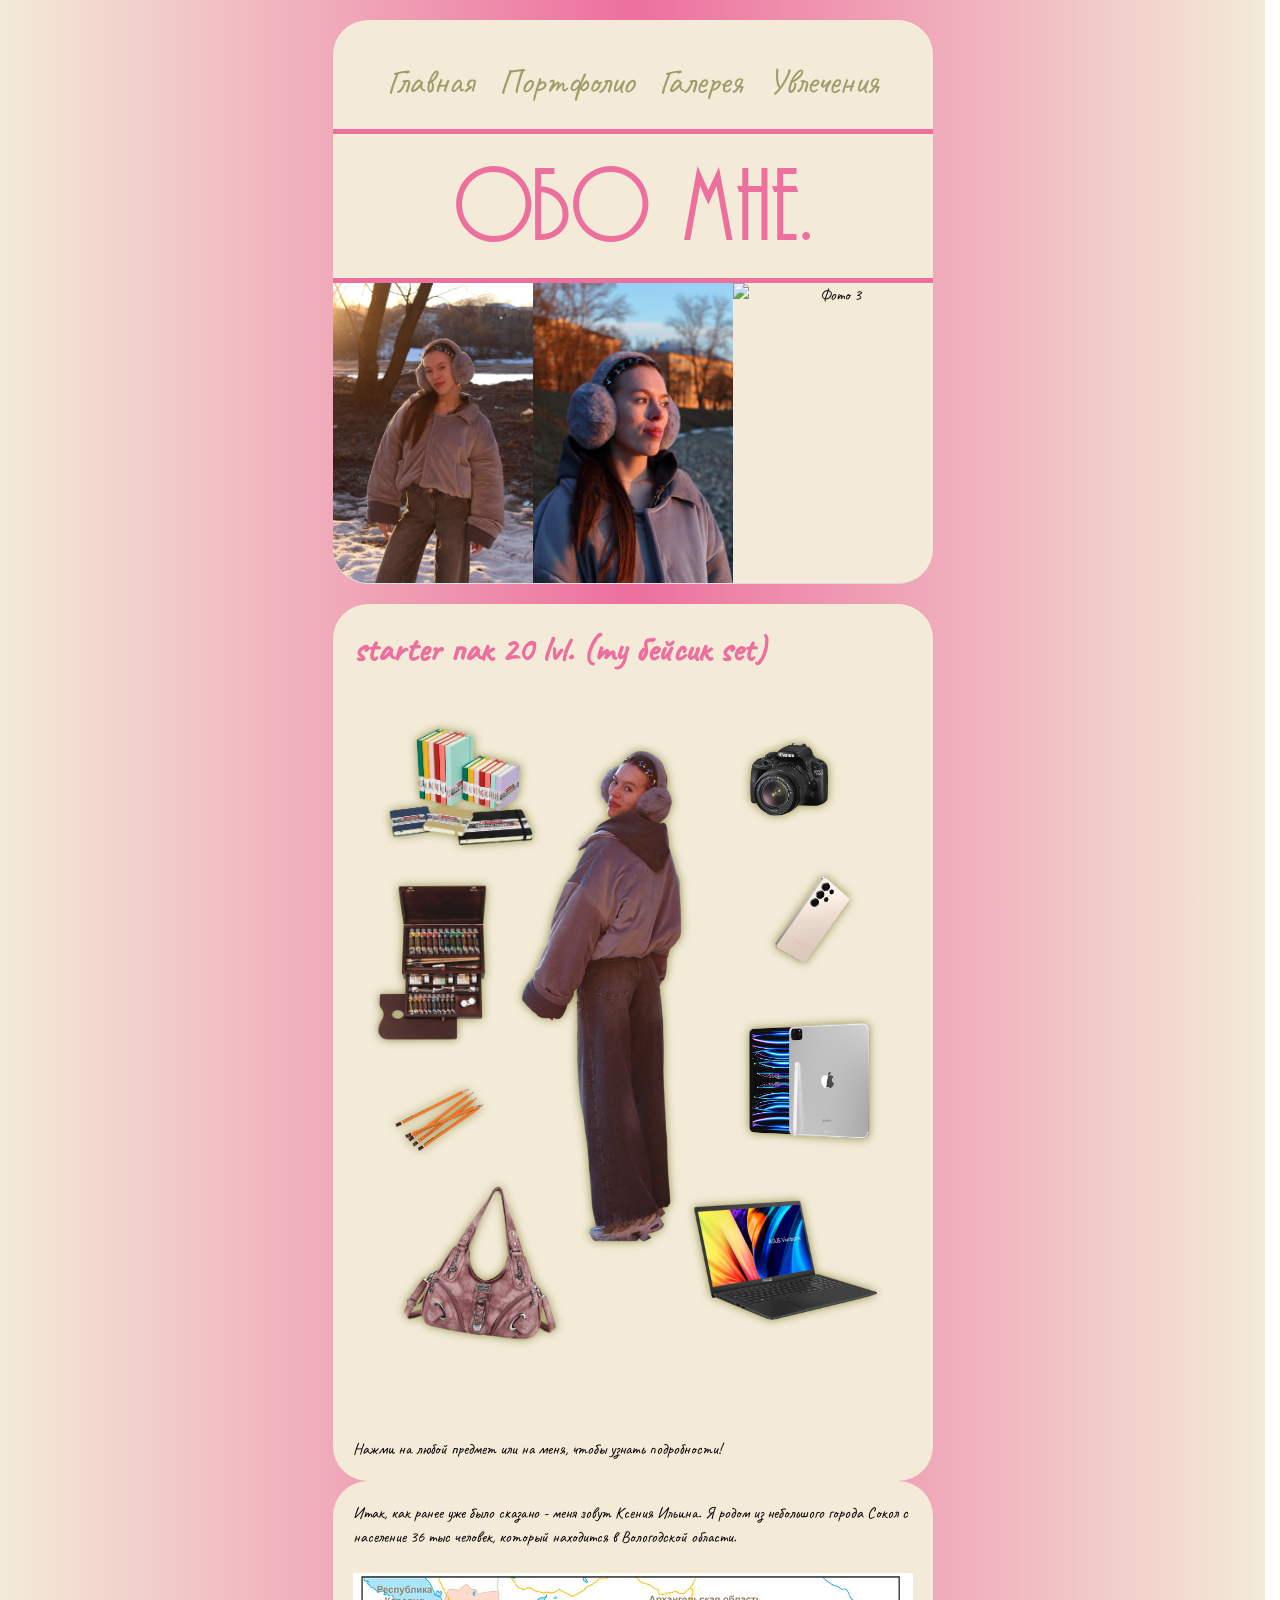
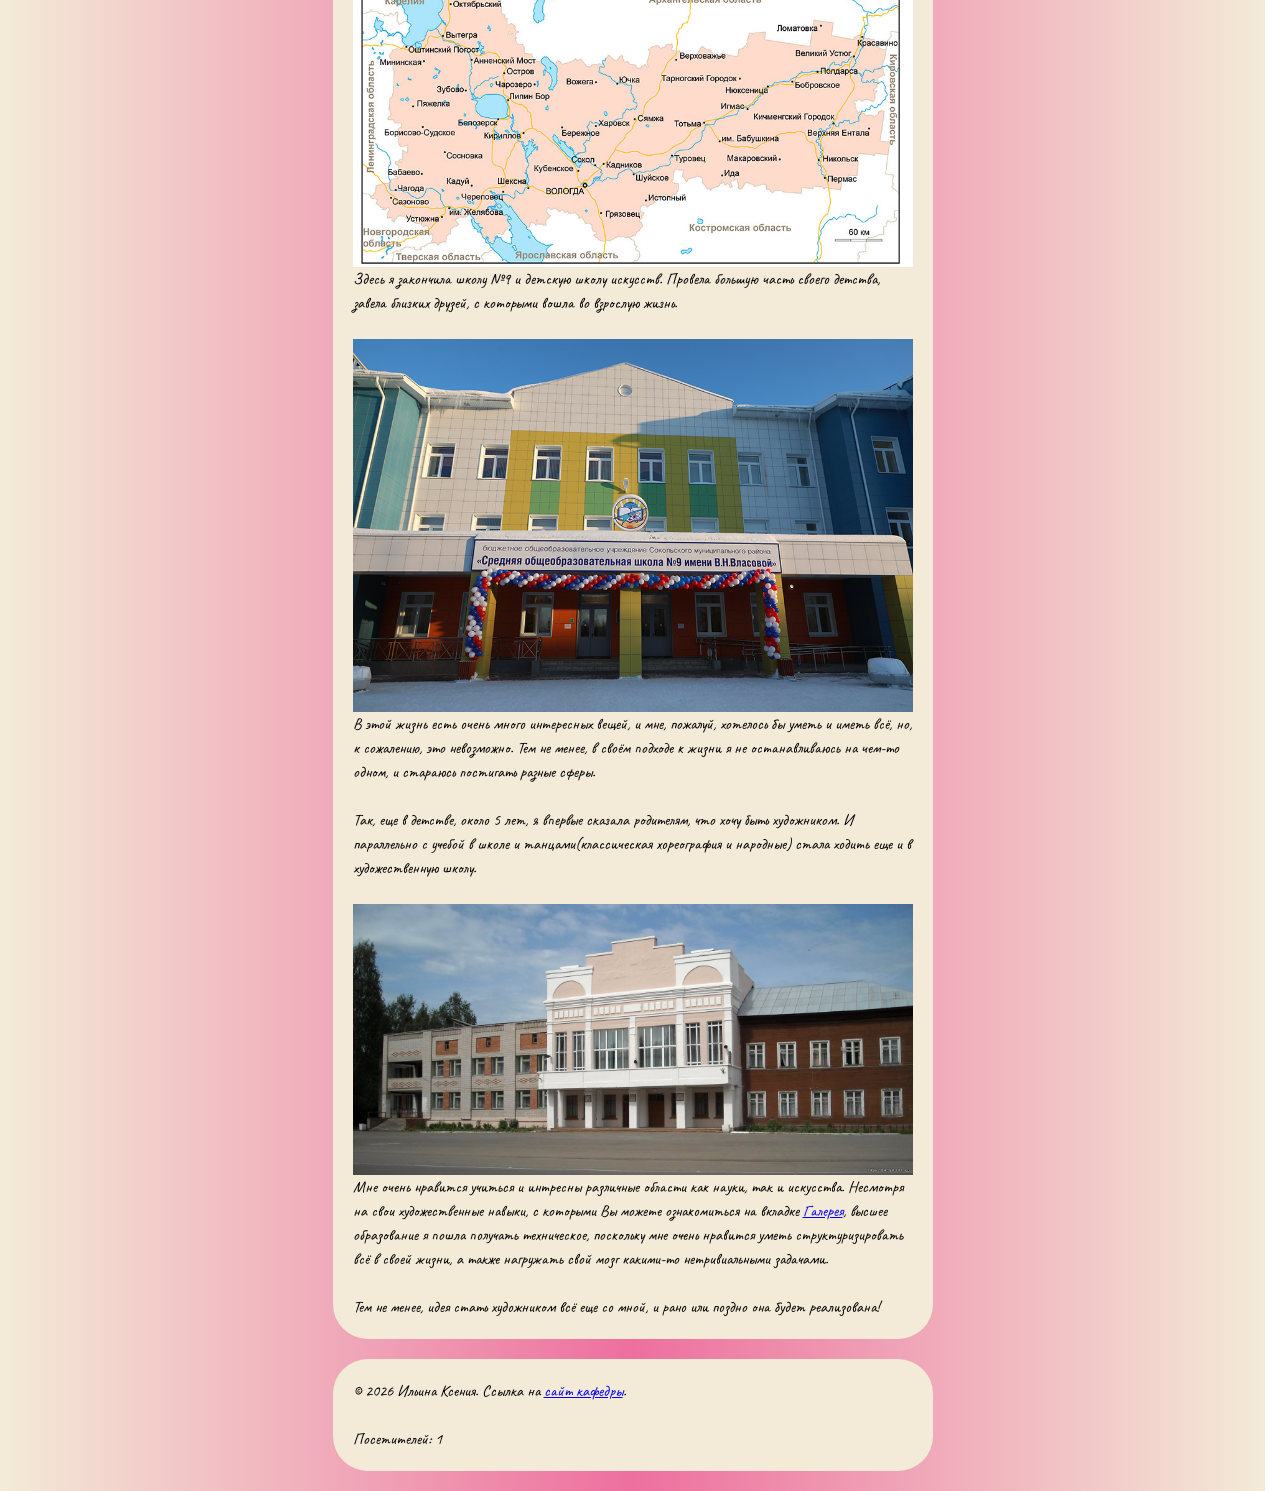
==== commit 409adfdc: "Update about.html" ====
--- a/about.html
+++ b/about.html
@@ -3,7 +3,7 @@
 <head>
    <meta charset="UTF-8">
    <meta name="viewport" content="width=device-width, initial-scale=1.0">
-   <title>Главная</title>
+   <title>Обо мне</title>
    <link rel="stylesheet" href="style.css">
    <script src="js/general.js" defer></script>
 </head>
@@ -11,116 +11,128 @@
 <body>
     <div class="page-wrapper">
         <header class="card-block">
-
             <nav>
                 <ul>
-                    <li><a href="about.html">Обо мне</a></li>
+                    <li><a href="index.html">Главная</a></li>
                     <li><a href="portfolio.html">Портфолио</a></li>
                     <li><a href="gallery.html">Галерея</a></li>
                     <li><a href="hobbies.html">Увлечения</a></li>
                 </ul>
             </nav>
-
-            <div class="header-overlay-stage">
-
-                <div class="base-gradient-layer"></div>
-
-                <img src="img/index/lilies_background.JPG" alt="Лилии на фоне моего портрета" width="5184px" height="3456px" class="mix-blend-lilies">
-
-                <div class="foreground-content">
-
-                    <span class="nickname-kaslanaki" title="Мой творческий псевдоним, но об этом чуть позже..">kaslanaki</span>
-
-                    <div class="portrait-container">
-
-                        <img src="img/index/me.png" alt="Ксения Ильина, мое фото" width="965px" height="1189px" class="portrait-main">
-
+            <h1 class="about-me">обо мне.</h1>
+            <div class="about-photo">
+                <img src="img/about/IMG_4163.JPG" alt="Фото 1">
+                <img src="img/about/ттIMG_4241.JPG" alt="Фото 2">
+                <img src="img/about/nIMG_4157.JPG" alt="Фото 3">
+            </div>
+        </header>
+        
+        <main>
+            <section class="about-section card-block">
+                <h2 class="about-me-h2">starter пак 20 lvl. (my бейсик set)</h2>
+                <div class="starter-collage-container">
+                    <div class="starter-item portrait-item" id="portrait" onclick="toggleTooltip('portrait')">
+                        <img src="img/about/meFull.png" alt="portrait">
+                        
+                        <div id="tooltip-portrait" class="tooltip-content tooltip-top">
+                            <h4>Это я!</h4>
+                            <p>Привет! Я студентка, обожаю программирование и искусство. Здесь — мои главные инструменты.</p>
+                        </div>
                     </div>
-
-                    <span class="aka-tag">aka</span>
-
+                    <!-- <img src="img/about/meFull.png" class="portrait-item" alt="portrait"> -->
+                    
+                    <div class="starter-item item-books" id='artbooks' onclick="toggleTooltip('artbooks')">
+                        <img src="img/about/скетчбуки.png" alt="artbooks">
+                        <div id="tooltip-books" class="tooltip-content tooltip-left">
+                            <h4>Скетчбуки и артбуки</h4>
+                            <p>Огромное количество любимых блокнотиков, которые хранят мои рисунки и эскизы. Многие из них являются подарками близких людей или сделаны чьими-то руками.</p>
+                        </div>
+                    </div>
+                    <!-- <img src="img/about/скетчбуки.png" class="starter-item item-books" alt="artbooks"> -->
+                    <div class="starter-item item-paints" id='paints' onclick="toggleTooltip('paints')">
+                        <img src="img/about/краски.png" alt="paints">
+                        <div id="tooltip-paints" class="tooltip-content tooltip-left">
+                            <h4>Краски</h4>
+                            <p>Масло, акварель, акрил, гуашь, темпера...</p>
+                        </div>
+                    </div>
+                    <!-- <img src="img/about/краски.png" class="starter-item item-paints" alt="paints"> -->
+                    <div class="starter-item item-pens" id='pens' onclick="toggleTooltip('pens')">
+                        <img src="img/about/pens.png" alt="pens">
+                        <div id="tooltip-pens" class="tooltip-content tooltip-left">
+                            <h4>Карандаши Koh-i-Noor</h4>
+                            <p>База и истоки любого творца. С этого начинаются картины, эскизы, идеи, чертежи...</p>
+                        </div>
+                    </div>
+                    <!-- <img src="img/about/pens.png" class="starter-item item-pens" alt="pens"> -->
+                    <div class="starter-item item-bag" id='bag' onclick="toggleTooltip('bag')">
+                        <img src="img/about/сумка.png" alt="bag">
+                        <div id="tooltip-bag" class="tooltip-content tooltip-left">
+                            <h4>Сумка angel kiss</h4>
+                            <p>Большая и вместительная сумка в стиле y2k с большим количеством обвеса. В ней я и ношу всё, что здесь перечислено (или почти всё).</p>
+                        </div>
+                    </div>
+                    <!-- <img src="img/about/сумка.png" class="starter-item item-bag" alt="bag"> -->
+                    
+                    <div class="starter-item item-camera" id='camera' onclick="toggleTooltip('camera')">
+                        <img src="img/about/canon100d.png" alt="camera">
+                        <div id="tooltip-camera" class="tooltip-content tooltip-right">
+                            <h4>Canon 100D</h4>
+                            <p>Моя первая зеркалка. Мой напарник на любом мероприятии и в любом путешествии.</p>
+                        </div>
+                    </div>
+                    <!-- <img src="img/about/canon100d.png" class="starter-item item-camera" alt="camera"> -->
+                    <div class="starter-item item-phone" id='phone' onclick="toggleTooltip('phone')">
+                        <img src="img/about/s25u.png" alt="phone">
+                        <div id="tooltip-phone" class="tooltip-content tooltip-right">
+                            <h4>Samsung s25 ultra</h4>
+                            <p>Телефон мечты, который может всё. От набросков и скетчей в любой момент до съёмки и монтажа видео.</p>
+                        </div>
+                    </div>
+                    <!-- <img src="img/about/s25u.png" class="starter-item item-phone" alt="phone"> -->
+                    <div class="starter-item item-tablet" id='tablet' onclick="toggleTooltip('tablet')">
+                        <img src="img/about/ipad.png" alt="tablet">
+                        <div id="tooltip-tablet" class="tooltip-content tooltip-right">
+                            <h4>Ipad 12.9 pro</h4>
+                            <p>Планшет, который активно используется как графический. На нем создаются практически все диджитал арты.</p>
+                        </div>
+                    </div>
+                    <!-- <img src="img/about/ipad.png" class="starter-item item-tablet" alt="tablet"> -->
+                    <div class="starter-item item-laptop" id='laptop' onclick="toggleTooltip('laptop')">
+                        <img src="img/about/vivobook.png" alt="laptop">
+                        <div id="tooltip-laptop" class="tooltip-content tooltip-right">
+                            <h4>ASUS Vivobook</h4>
+                            <p>Мой первый ноутбук, подаренный родителями на окончание школы. Здесь происходит практически вся рабочая и учебная деятельность.</p>
+                        </div>
+                    </div>
+                    <!-- <img src="img/about/vivobook.png" class="starter-item item-laptop" alt="laptop"> -->
                 </div>
-
-                <h1 class="fullname-hero">Ксения Ильина</h1>
-
-            </div>
-
-        </header>
-    
-        <main class="card-block">
-            <h2>Главная</h2>
-            <section>
-                <p> Привет! Это сайт студентки ВоГУ , обучающейся на 3 курсе специальности 01.03.02 «Прикладная математика и информатика».
-                По большей части здесь Вы можете узнать, кто я, что умею и чем занималась всё это время, посмотреть на искусство и творчество, созданное моими руками, и, возможно, обнаружить единомышленника по хобби.
+                <p class="collage-hint">Нажми на любой предмет или на меня, чтобы узнать подробности!</p>
+            </section>
+            <section class="about-section card-block">
+                <p>Итак, как ранее уже было сказано - меня зовут Ксения Ильина. Я родом из небольшого города Сокол с население 36 тыс человек, который находится в Вологодской области.</p>
+                <img class="photo-form" src="img/about/ВологодскаяОбл.jpg" alt="Сокол на карте Вологодской области">
+                <p>Здесь я закончила школу №9 и детскую школу искусств. Провела большую часть своего детства, завела близких друзей, с которыми вошла во взрослую жизнь.</p>
+                <img class="photo-form" src="img/about/школа9.jpg" alt="Школа №9">
+                <p> В этой жизнь есть очень много интересных вещей, и мне, пожалуй, хотелось бы уметь и иметь всё, но, к сожалению, это невозможно. Тем не менее, в своём подходе к жизни я не останавливаюсь на чем-то одном, и стараюсь постигать разные сферы. </p>
+                <p> Так, еще в детстве, около 5 лет, я впервые сказала родителям, что хочу быть художником. И параллельно с учебой в школе и танцами(классическая хореография и народные) стала ходить еще и в художественную школу. </p>
+                <img class="photo-form" src="img/about/ДШИ.jpg" alt="ДШИ">
+                <p> Мне очень нравится учиться и интресны различные области как науки, так и искусства. Несмотря на свои художественные навыки, с которыми Вы можете ознакомиться на вкладке <a href="gallery.html">Галерея</a>, высшее образование я пошла получать техническое, поскольку мне очень нравится уметь структуризировать всё в своей жизни, а также нагружать свой мозг какими-то нетривиальными задачами. 
                 </p>
-            </section>
-            <img src="img/index/lilies.png" alt="Розовые и белые лилии" width="1498px" height="949px" class="lilies-main">
-            <section>
-                <p>Также на этой странице я оставлю контакты и некоторые способы связи со мной:</p>
-                <div class="contacts-grid">
-                    <a href="https://t.me/Ksekeke" class="contact-item" target="_blank">
-                        <div class="contact-content">
-                            <!-- <img src="img/index/telegram.svg" alt="Telegram" class="contact-icon"> -->
-                            <svg class="contact-icon" viewBox="0 0 28 28" xmlns="http://www.w3.org/2000/svg" style="overflow: visible;">
-                                <path class="icon-bg" fill-rule="evenodd" d="M16 2C8.268 2 2 8.268 2 16s6.268 14 14 14 14-6.268 14-14S23.732 2 16 2zm6.95 8.35l-2.45 11.53c-.18.8-.66.98-1.02.72l-3.73-2.75-1.8 1.74c-.2.2-.36.37-.75.37l.27-3.79 6.91-6.24c.3-.26-.06-.41-.47-.14l-8.54 5.38-3.68-1.15c-.81-.25-.82-.81.17-1.19l14.42-5.56c.68-.27 1.27.18 1.07 1.08z"/>
-                            </svg>
-                            <div class="contact-text">
-                                <span class="contact-label">Telegram</span>
-                                <span class="contact-value">@Ksekeke</span>
-                            </div>
-                        </div>
-                    </a>
-
-                    <a href="https://vk.com/kisakse" class="contact-item" target="_blank">
-                        <div class="contact-content">
-                            <!-- <img src="img/index/vk.svg" alt="VK" class="contact-icon"> -->
-                            <svg class="contact-icon" viewBox="0 0 20 20" xmlns="http://www.w3.org/2000/svg">
-                                <path class="icon-bg" fill-rule="evenodd" d="M10 0C4.48 0 0 4.48 0 10s4.48 10 10 10 10-4.48 10-10S15.52 0 10 0zm3.69 11.23s.85.84 1.06 1.23c.08.14.1.25.06.34-.07.14-.31.21-.39.21h-1.5c-.1 0-.32-.03-.59-.21-.2-.14-.4-.37-.6-.6-.29-.34-.54-.63-.8-.63a.3.3 0 0 0-.1.02c-.19.06-.43.33-.43 1.06 0 .23-.18.36-.31.36h-.69c-.23 0-1.45-.08-2.53-1.22-1.32-1.4-2.51-4.19-2.52-4.22-.08-.18.08-.28.25-.28h1.52c.2 0 .27.12.31.23.05.13.25.63.58 1.2.53.93.85 1.3 1.11 1.3.1 0 .14-.04.14-.04.34-.19.27-1.39.26-1.64 0-.05 0-.54-.17-.78-.13-.17-.34-.23-.47-.26.11-.06.2-.17.2-.17.23-.12.65-.13 1.06-.13h.23c.45.01.57.04.73.08.33.08.34.29.31 1.02-.01.21-.02.44-.02.72 0 .06 0 .12 0 .19-.01.37-.02.79.24.96.06.04.11.03.11.03.09 0 .37 0 1.11-1.27.24-.41.46-.86.6-1.27.01-.03.06-.11.11-.14.05-.03.12-.03.12-.03h1.78c.2 0 .33.03.35.1.05.12-.01.48-.82 1.58l-.36.48c-.74.97-.74 1.02.05 1.75z"/>
-                            </svg>
-                            <div class="contact-text">
-                                <span class="contact-label">VK</span>
-                                <span class="contact-value">@kisakse</span>
-                            </div>
-                        </div>
-                    </a>
-            
-                    <a href="mailto:ksulishnja@gmail.com" class="contact-item">
-                        <div class="contact-content">
-                            <!-- <img src="img/index/Google.svg" alt="Gmail" class="contact-icon"> -->
-                            <svg class="contact-icon" viewBox="0 0 1050 1050" xmlns="http://www.w3.org/2000/svg">
-                                <path class="icon-bg" fill-rule="evenodd" d="M512 0C229.2 0 0 229.2 0 512s229.2 512 512 512 512-229.2 512-512S794.8 0 512 0zm167 697.6c-40.6 37.4-96 59.4-162.1 59.4-95.7 0-178.5-54.9-218.8-134.9-16.6-33.1-26.1-70.5-26.1-110.1s9.5-77 26.1-110.1c40.3-80.1 123.1-135 218.8-135 66 0 121.4 24.3 163.9 63.8L610.6 401c-25.4-24.3-57.7-36.6-93.6-36.6-63.8 0-117.8 43.1-137.1 101-4.9 14.7-7.7 30.4-7.7 46.6s2.8 31.9 7.7 46.6c19.3 57.9 73.3 101 137 101 33 0 61-8.7 82.9-23.4 26-17.4 43.2-43.3 48.9-74H516.9v-94.8h230.7c2.9 16.1 4.4 32.8 4.4 50.1 0 74.7-26.7 137.4-73 180.1z"/>
-                            </svg>
-                            <div class="contact-text">
-                                <span class="contact-label">Почта</span>
-                                <span class="contact-value">ksulishnja@gmail.com</span>
-                            </div>
-                        </div>
-                    </a>
-
-                    <a href="mailto:Ms.Pink.Elf@yandex.ru" class="contact-item">
-                        <div class="contact-content">
-                            <!-- <img src="img/index/Yandex.svg" alt="Yandex" class="contact-icon"> -->
-                            <svg class="contact-icon" viewBox="0 0 515 515" xmlns="http://www.w3.org/2000/svg">
-                                <path class="icon-bg" fill-rule="evenodd" d="M256 0C114.6 0 0 114.6 0 256s114.6 256 256 256 256-114.6 256-256S397.4 0 256 0zm57.5 105.4h-45.6c-44.9 0-82.9 34.1-82.9 100.4 0 39.8 18.4 69.1 51.3 83.5l-61.3 110.9c-2 3.6 0 6.4 3.2 6.4h28.4c2.4 0 4-.8 4.8-2.8l55.7-108.9h20v108.9c0 1.2 1.2 2.8 2.8 2.8h24.8c2.4 0 3.2-1.2 3.2-3.2V109.4c.1-2.8-1.5-4-4.3-4zm-26.4 163.9h-16.8c-26.4 0-52.1-19.3-52.1-67.5 0-50.2 24-70.7 48.4-70.7h20.4v138.2z"/>
-                            </svg>
-                            <div class="contact-text">
-                                <span class="contact-label">Яндекс</span>
-                                <span class="contact-value">Ms.Pink.Elf@yandex.ru</span>
-                            </div>
-                        </div>
-                    </a>
-                </div>
+                <p>Тем не менее, идея стать художником всё еще со мной, и рано или поздно она будет реализована!</p>
             </section>
         </main>
-    
+        
         <footer class="card-block">
-            <p>© 2026 Ильина Ксения. Ссылка на <a href="https://pm.vogu35.ru/">сайт кафедры</a>.</p>
+            <p>© 2026 Ильина Ксения. Ссылка на <a href="https://pm.vogu35.ru/" target="_blank">сайт кафедры</a>.</p>
             <div class="visitor" id="visitor-counter">Посетителей: <span>0</span></div>
         </footer>
     </div>
-    <!-- <a href="#" class="scroll-top">↑</a> -->
+  
+  <!-- <a href="#" class="scroll-top">↑</a> -->
     <button id="scrollToTopBtn" class="back-to-top" aria-label="Вернуться наверх">
         ↑
     </button>
 </body>
+
 </html>
